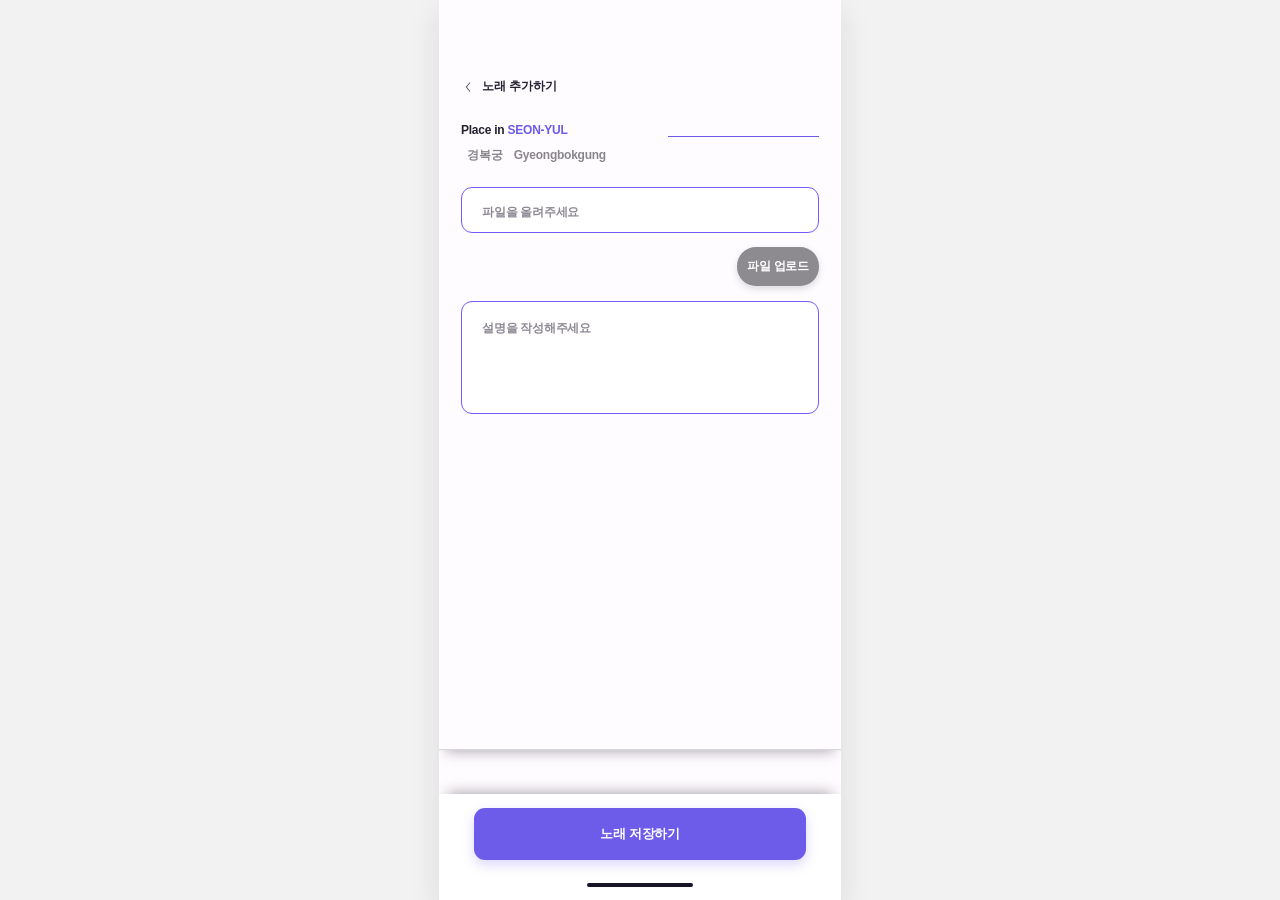
==== frontend/addsong.html @ 64907950 "feat: serve frontend from Django" ====
﻿<!DOCTYPE html>
<html lang="ko">
<head>
    <meta charset="UTF-8">
    <meta name="viewport" content="width=device-width, initial-scale=1.0">
    <title>SEON-YUL Add Song</title>
    <link rel="stylesheet" href="css/addsong.css">
    <script defer src="js/data.js"></script>
    <script defer src="js/api.js"></script>
    <script defer src="js/addsong.js"></script>
</head>
<body>
    <main class="addsong-page" aria-label="노래 추가하기 화면">
        <header class="status-bar" aria-label="상태 표시줄">
            <span></span>
        </header>

        <section class="addsong-content">
            <a class="back-link" href="save.html" aria-label="이전 화면으로 이동">
                <span aria-hidden="true">
                    <img src="images\icon\Left 2.png" alt="뒤로가기 아이콘">
                </span>
                노래 추가하기
            </a>

            <div class="place-meta">
                <p>Place in <strong>SEON-YUL</strong></p>
                <div class="rule"></div>
                <h1><span id="addsongPlaceName">경복궁</span> <span id="addsongPlaceEnglish">Gyeongbokgung</span></h1>
            </div>

            <form class="song-form">
                <label class="file-field">
                    <span id="fileNameText">파일을 올려주세요</span>
                    <input id="songFileInput" type="file" accept="audio/*">
                </label>
                <button id="uploadButton" class="upload-button" type="button">파일 업로드</button>

                <label class="description-field">
                    <span>설명을 작성해주세요</span>
                    <textarea aria-label="노래 설명"></textarea>
                </label>
            </form>
        </section>

        <footer class="addsong-footer">
            <button id="saveSongButton" type="button">노래 저장하기</button>
            <span aria-hidden="true"></span>
        </footer>
    </main>
</body>
</html>
---- frontend/css/addsong.css ----
﻿* {
    box-sizing: border-box;
}

body {
    min-height: 100vh;
    margin: 0;
    display: flex;
    justify-content: center;
    background: #f2f2f2;
    color: #191627;
    font-family: -apple-system, BlinkMacSystemFont, "Pretendard", "Noto Sans KR", "Segoe UI", sans-serif;
}

button,
input,
textarea,
a {
    font: inherit;
}

a {
    color: inherit;
    text-decoration: none;
}

button {
    border: 0;
    cursor: pointer;
}

.addsong-page {
    position: relative;
    width: 402px;
    min-width: 402px;
    min-height: 844px;
    overflow: hidden;
    background: #fffcff;
    box-shadow: 0 12px 30px rgba(35, 31, 46, 0.10);
}

.status-bar {
    height: 60px;
    padding: 26px 18px 0 67px;
    display: flex;
    align-items: flex-start;
    justify-content: space-between;
    font-size: 17px;
    font-weight: 900;
}

.status-icons {
    display: flex;
    align-items: center;
    gap: 7px;
    padding-top: 2px;
}

.signal {
    width: 19px;
    height: 14px;
    background:
        linear-gradient(to top, #171426 0 35%, transparent 35%) 0 100% / 4px 12px no-repeat,
        linear-gradient(to top, #171426 0 57%, transparent 57%) 7px 100% / 4px 12px no-repeat,
        linear-gradient(to top, #171426 0 82%, transparent 82%) 14px 100% / 4px 12px no-repeat;
}

.wifi {
    position: relative;
    width: 18px;
    height: 12px;
    border: 3px solid #171426;
    border-right-color: transparent;
    border-bottom-color: transparent;
    border-left-color: transparent;
    border-radius: 50%;
}

.wifi::after {
    content: "";
    position: absolute;
    left: 5px;
    top: 5px;
    width: 5px;
    height: 5px;
    border-radius: 50%;
    background: #171426;
}

.battery {
    position: relative;
    width: 25px;
    height: 12px;
    border: 2px solid #171426;
    border-radius: 6px;
}

.battery::before {
    content: "";
    position: absolute;
    inset: 2px 4px 2px 2px;
    border-radius: 5px;
    background: #171426;
}

.battery::after {
    content: "";
    position: absolute;
    right: -4px;
    top: 3px;
    width: 2px;
    height: 5px;
    border-radius: 0 2px 2px 0;
    background: #171426;
}

.addsong-content {
    min-height: 690px;
    padding: 18px 22px 0;
    border-bottom: 1px solid #d9d5dd;
    background: #fffcff;
    box-shadow: 0 9px 12px -7px rgba(28, 24, 36, 0.34);
}

.back-link {
    display: inline-flex;
    align-items: center;
    gap: 7px;
    margin-bottom: 28px;
    color: #242131;
    font-size: 12px;
    font-weight: 700;
    letter-spacing: -0.01em;
}

.back-link span {
    width: 14px;
    height: 14px;
    display: grid;
    place-items: center;
}

.back-link img {
    width: 14px;
    height: 14px;
    object-fit: contain;
}

.place-meta {
    position: relative;
    margin-bottom: 24px;
}

.place-meta p {
    margin: 0 0 4px;
    color: #232030;
    font-size: 12px;
    font-weight: 600;
    letter-spacing: -0.02em;
}

.place-meta strong {
    color: #6c5be8;
    font-weight: 900;
}

.place-meta .rule {
    position: absolute;
    top: 13px;
    right: 0;
    width: 151px;
    height: 1px;
    background: #6c5be8;
}

.place-meta h1 {
    margin: 0;
    font-size: 22px;
    line-height: 1;
    font-weight: 900;
    letter-spacing: -0.03em;
}

.place-meta h1 span {
    margin-left: 6px;
    color: #89858f;
    font-size: 12px;
    font-weight: 800;
    letter-spacing: -0.02em;
}

.song-form {
    position: relative;
}

.file-field,
.description-field {
    display: block;
    width: 100%;
    border: 1.4px solid #735cff;
    border-radius: 11px;
    background: #ffffff;
    box-shadow: inset 0 0 0 1px rgba(255, 255, 255, 0.5);
}

.file-field {
    height: 46px;
    padding: 14px 20px;
}

.file-field span,
.description-field span {
    color: #8e8995;
    font-size: 12px;
    font-weight: 700;
    letter-spacing: -0.02em;
}

.file-field input {
    position: absolute;
    width: 1px;
    height: 1px;
    opacity: 0;
    pointer-events: none;
}

.upload-button {
    position: absolute;
    top: 60px;
    right: 0;
    width: 82px;
    height: 39px;
    border-radius: 19px;
    background: #8d8a90;
    color: #ffffff;
    font-size: 12px;
    font-weight: 900;
    letter-spacing: -0.02em;
    box-shadow: 0 3px 7px rgba(69, 65, 74, 0.18);
}

.description-field {
    height: 113px;
    margin-top: 68px;
    padding: 16px 20px;
}

.description-field textarea {
    width: 100%;
    height: 70px;
    margin-top: 4px;
    display: block;
    resize: none;
    border: 0;
    outline: 0;
    background: transparent;
    color: #171426;
    font-size: 13px;
    line-height: 1.45;
}

.addsong-footer {
    position: absolute;
    left: 0;
    right: 0;
    bottom: 0;
    height: 106px;
    padding: 14px 35px 0;
    background: #ffffff;
    box-shadow: 0 -10px 13px -9px rgba(23, 20, 32, 0.38);
}

.addsong-footer button {
    width: 100%;
    height: 52px;
    border-radius: 11px;
    background: #6d5bea;
    color: #ffffff;
    font-size: 13px;
    font-weight: 900;
    letter-spacing: -0.02em;
    box-shadow: 0 5px 12px rgba(109, 91, 234, 0.24);
}

.addsong-footer span {
    position: absolute;
    left: 148px;
    right: 148px;
    bottom: 13px;
    height: 4px;
    border-radius: 999px;
    background: #171426;
}

@media (max-width: 402px) {
    body {
        justify-content: flex-start;
        background: #fffcff;
    }

    .addsong-page {
        width: 402px;
        min-width: 402px;
        box-shadow: none;
    }
}



.file-field span.has-file {
    color: #6f5cff;
    font-weight: 800;
}
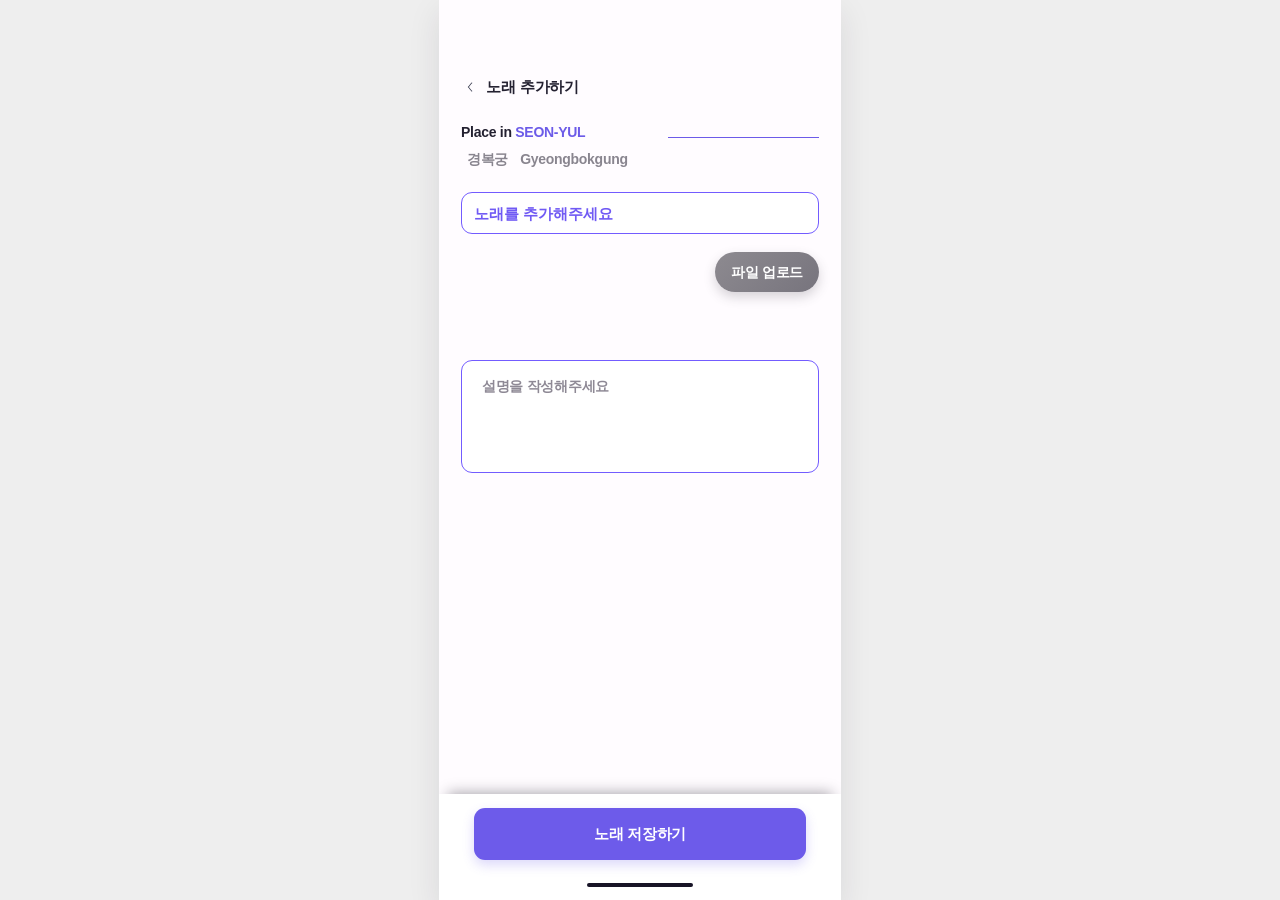
==== commit 877cfa72: "feat: update frontend navigation and user flows" ====
--- a/frontend/addsong.html
+++ b/frontend/addsong.html
@@ -16,11 +16,11 @@
         </header>
 
         <section class="addsong-content">
-            <a class="back-link" href="save.html" aria-label="이전 화면으로 이동">
+            <a class="back-link" href="player.html" aria-label="이전 화면으로 이동">
                 <span aria-hidden="true">
-                    <img src="images\icon\Left 2.png" alt="뒤로가기 아이콘">
+                    <img src="images/icon/Left 2.png" alt="">
                 </span>
-                노래 추가하기
+                <span id="formTitle">노래 추가하기</span>
             </a>
 
             <div class="place-meta">
@@ -30,15 +30,20 @@
             </div>
 
             <form class="song-form">
+                <label class="title-field">
+                    <input id="songTitleInput" type="text" aria-label="노래 제목" placeholder="노래를 추가해주세요">
+                </label>
+
                 <label class="file-field">
                     <span id="fileNameText">파일을 올려주세요</span>
                     <input id="songFileInput" type="file" accept="audio/*">
                 </label>
+                <button id="deleteSongButton" class="delete-song-button" type="button" hidden>삭제</button>
                 <button id="uploadButton" class="upload-button" type="button">파일 업로드</button>
 
                 <label class="description-field">
                     <span>설명을 작성해주세요</span>
-                    <textarea aria-label="노래 설명"></textarea>
+                    <textarea id="songDescriptionInput" aria-label="노래 설명"></textarea>
                 </label>
             </form>
         </section>
--- a/frontend/css/addsong.css
+++ b/frontend/css/addsong.css
@@ -7,7 +7,7 @@
     margin: 0;
     display: flex;
     justify-content: center;
-    background: #f2f2f2;
+    background: #eeeeee;
     color: #191627;
     font-family: -apple-system, BlinkMacSystemFont, "Pretendard", "Noto Sans KR", "Segoe UI", sans-serif;
 }
@@ -35,6 +35,8 @@
     min-width: 402px;
     min-height: 844px;
     overflow: hidden;
+    display: flex;
+    flex-direction: column;
     background: #fffcff;
     box-shadow: 0 12px 30px rgba(35, 31, 46, 0.10);
 }
@@ -115,27 +117,38 @@
 }
 
 .addsong-content {
-    min-height: 690px;
-    padding: 18px 22px 0;
+    flex: 1;
+    min-height: 0;
+    padding: 18px 22px 128px;
     border-bottom: 1px solid #d9d5dd;
     background: #fffcff;
     box-shadow: 0 9px 12px -7px rgba(28, 24, 36, 0.34);
 }
 
 .back-link {
+    display: flex;
+    align-items: center;
+    gap: 7px;
+    width: fit-content;
+    margin-bottom: 28px;
+    color: #242131;
+    font-size: 15px;
+    font-weight: 700;
+    letter-spacing: -0.01em;
+    white-space: nowrap;
+}
+
+.back-link span {
+    width: auto;
+    min-width: 0;
+    height: 18px;
     display: inline-flex;
     align-items: center;
-    gap: 7px;
-    margin-bottom: 28px;
-    color: #242131;
-    font-size: 12px;
-    font-weight: 700;
-    letter-spacing: -0.01em;
-}
-
-.back-link span {
-    width: 14px;
-    height: 14px;
+}
+
+.back-link span[aria-hidden="true"] {
+    width: 18px;
+    min-width: 18px;
     display: grid;
     place-items: center;
 }
@@ -154,14 +167,14 @@
 .place-meta p {
     margin: 0 0 4px;
     color: #232030;
-    font-size: 12px;
+    font-size: 14px;
     font-weight: 600;
     letter-spacing: -0.02em;
 }
 
 .place-meta strong {
     color: #6c5be8;
-    font-weight: 900;
+    font-weight: 700;
 }
 
 .place-meta .rule {
@@ -175,7 +188,7 @@
 
 .place-meta h1 {
     margin: 0;
-    font-size: 22px;
+    font-size: 24px;
     line-height: 1;
     font-weight: 900;
     letter-spacing: -0.03em;
@@ -184,8 +197,8 @@
 .place-meta h1 span {
     margin-left: 6px;
     color: #89858f;
-    font-size: 12px;
-    font-weight: 800;
+    font-size: 14px;
+    font-weight: 600;
     letter-spacing: -0.02em;
 }
 
@@ -193,6 +206,7 @@
     position: relative;
 }
 
+.title-field,
 .file-field,
 .description-field {
     display: block;
@@ -203,15 +217,56 @@
     box-shadow: inset 0 0 0 1px rgba(255, 255, 255, 0.5);
 }
 
+.title-field {
+    height: 42px;
+    margin-bottom: 10px;
+    padding: 0;
+}
+
+.title-field[hidden] {
+    display: none;
+}
+
+.title-field input {
+    width: 100%;
+    height: 100%;
+    padding: 0 12px;
+    border: 0;
+    outline: 0;
+    background: transparent;
+    color: #705af4;
+    font-size: 15px;
+    font-weight: 700;
+    text-transform: uppercase;
+}
+
+.title-field input::placeholder {
+    color: #705af4;
+    opacity: 1;
+    text-transform: none;
+}
+
 .file-field {
     height: 46px;
     padding: 14px 20px;
 }
 
+.file-field[hidden] {
+    display: none;
+}
+
+.song-form:not(.editing) .file-field {
+    height: 0;
+    margin: 0;
+    padding: 0;
+    border: 0;
+    overflow: hidden;
+}
+
 .file-field span,
 .description-field span {
     color: #8e8995;
-    font-size: 12px;
+    font-size: 14px;
     font-weight: 700;
     letter-spacing: -0.02em;
 }
@@ -224,25 +279,60 @@
     pointer-events: none;
 }
 
+.delete-song-button,
 .upload-button {
     position: absolute;
     top: 60px;
-    right: 0;
-    width: 82px;
-    height: 39px;
-    border-radius: 19px;
-    background: #8d8a90;
-    color: #ffffff;
-    font-size: 12px;
+    height: 40px;
+    border-radius: 999px;
+    font-size: 14px;
     font-weight: 900;
     letter-spacing: -0.02em;
-    box-shadow: 0 3px 7px rgba(69, 65, 74, 0.18);
+    display: inline-flex;
+    align-items: center;
+    justify-content: center;
+    white-space: nowrap;
+    line-height: 1;
+}
+
+.delete-song-button {
+    right: 92px;
+    width: 55px;
+    border: 1px solid #8d8a90;
+    background: #ffffff;
+    color: #f04b4b;
+}
+
+.delete-song-button[hidden] {
+    display: none;
+}
+
+.upload-button {
+    right: 0;
+    width: 104px;
+    background: linear-gradient(135deg, #8d8a90 0%, #77747d 100%);
+    color: #ffffff;
+    box-shadow: 0 5px 12px rgba(69, 65, 74, 0.22);
+}
+
+.song-form.editing .delete-song-button,
+.song-form.editing .upload-button {
+    top: 70px;
+}
+
+.song-form.editing .delete-song-button {
+    right: 116px;
 }
 
 .description-field {
     height: 113px;
+    margin-top: 116px;
+    padding: 16px 20px;
+}
+
+.song-form.editing .description-field {
+    height: 122px;
     margin-top: 68px;
-    padding: 16px 20px;
 }
 
 .description-field textarea {
@@ -255,7 +345,7 @@
     outline: 0;
     background: transparent;
     color: #171426;
-    font-size: 13px;
+    font-size: 14px;
     line-height: 1.45;
 }
 
@@ -276,7 +366,7 @@
     border-radius: 11px;
     background: #6d5bea;
     color: #ffffff;
-    font-size: 13px;
+    font-size: 15px;
     font-weight: 900;
     letter-spacing: -0.02em;
     box-shadow: 0 5px 12px rgba(109, 91, 234, 0.24);
